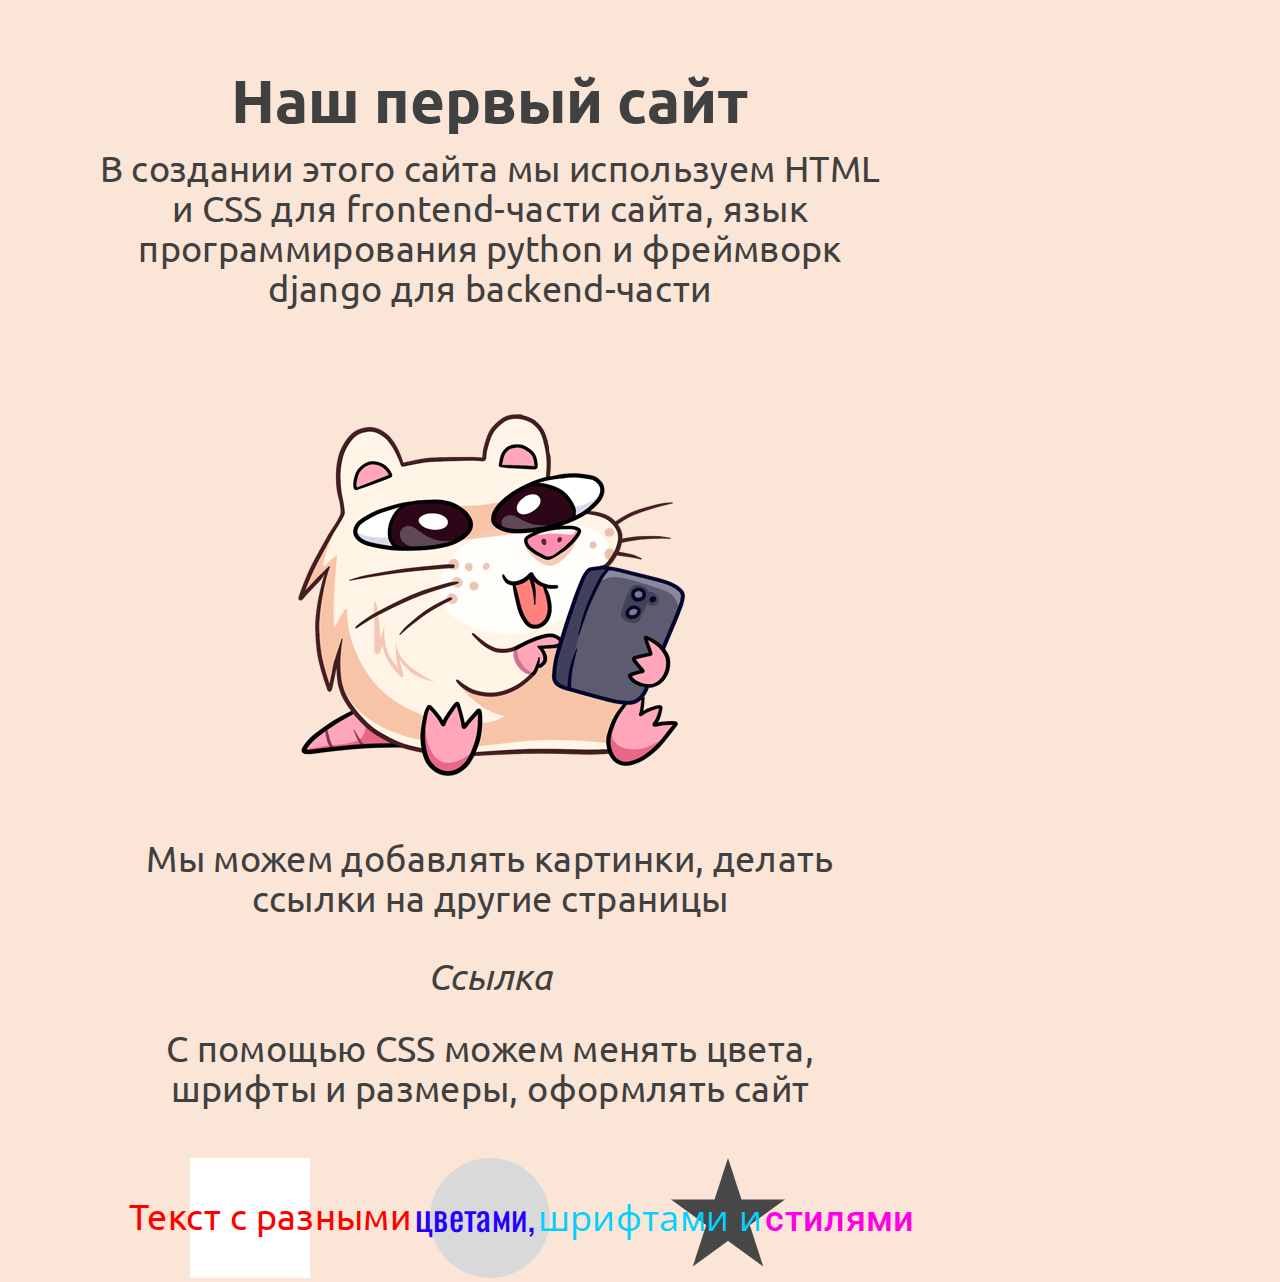
==== index.html @ 18903548 "sw" ====
<!DOCTYPE html>
<html lang="ru">
<head>
    <link rel="stylesheet" href="main_page.css" type="text/css">
    <link rel="preconnect" href="https://fonts.googleapis.com">
    <link rel="preconnect" href="https://fonts.gstatic.com" crossorigin>
    <link href="https://fonts.googleapis.com">
<link rel="preconnect" href="https://fonts.gstatic.com" crossorigin>
<link href="https://fonts.googleapis.com/css2?family=Open+Sans&family=Oswald&family=Roboto:wght@400;500;700&family=Ubuntu:ital,wght@0,300;0,400;0,500;0,700;1,300;1,400;1,500&display=swap" rel="stylesheet">
    <meta charset="UTF-8">
    <title>Наш сайт</title>
</head>
<body bgcolor="#FBE5D6">
    <div class="workspace">
        <my_first_site>Наш первый сайт</my_first_site>
        <default_text>В создании этого сайта мы используем HTML и CSS для frontend-части сайта,
            язык программирования python и фреймворк django для backend-части</default_text>
        <sticker1><img src="img/sticker1.png"></sticker1>
        <default_text1>Мы можем добавлять картинки, делать ссылки на другие страницы</default_text1>
        <a href="https://vkclub.su/_data/stickers/nutri/sticker_vk_nutri_025.png" target="_blank"><libk>Ссылка</libk></a>
        <default_text2>С помощью CSS можем менять цвета, шрифты и размеры, оформлять сайт</default_text2>
        <figure1><img src="img/figure1.png"></figure1>
        <figure2><img src="img/figure2.png"></figure2>
        <figure3><img src="img/figure3.png"></figure3>
        <dif_text1>Текст с разными</dif_text1><dif_text2> цветами,</dif_text2><dif_text3> шрифтами и</dif_text3> <dif_text4>стилями</dif_text4>
    </div>
</body>
</html>
---- main_page.css ----
.workspace {
    position: absolute;
    left: 90px;
    width: 800px;
    height: 1000px;
}
my_first_site {
    position: absolute;
    width: 520px;
    height: 25px;
    left: 140px;
    top: 80px;
    font-family: 'Ubuntu';
    font-style: normal;
    font-weight: 600;
    font-size: 60px;
    line-height: 23px;
    text-align: center;
    color: #404040;
    }
default_text {
    position: absolute;
    left: 0px;
    width: 800px;
    top: 140px;
    font-family: 'Ubuntu';
    font-style: normal;
    font-weight: 400;
    font-size: 36px;
    text-align: center;
    line-height: 40px;
    letter-spacing: 0.01em;
    color: #404040;
    }
sticker1 {
    position: absolute;
    width: 400px;
    height: 370px;
    left: 200px;
    top: 400px;
    }
default_text1 {
    position: absolute;
    width: 800px;
    left: 0px;
    top: 830px;

    font-family: 'Ubuntu';
    font-style: normal;
    font-weight: 400;
    font-size: 36px;
    line-height: 40px;
    text-align: center;
    letter-spacing: 0.01em;

    color: #404040;
    }
default_text2 {
    position: absolute;
    width: 800px;
    left: 0px;
    top: 1020px;

    font-family: 'Ubuntu';
    font-style: normal;
    font-weight: 400;
    font-size: 36px;
    line-height: 40px;
    text-align: center;
    letter-spacing: 0.01em;

    color: #404040;
    }
libk {
    position: absolute;
    width: 800px;
    left: 0px;
    top: 960px;

    font-family: 'Ubuntu';
    font-style: italic;
    font-weight: 400;
    font-size: 36px;
    line-height: 16px;
    /* identical to box height */

    text-align: center;
    letter-spacing: 0.01em;

    color: #404040;
    }
dif_text1 {
    position: absolute;
    width: 300px;
    height: 40px;
    left: 30px;
    top: 1200px;

    font-family: 'Ubuntu';
    font-style: normal;
    font-weight: 400;
    font-size: 36px;
    line-height: 16px;
    text-align: center;
    letter-spacing: 0.01em;

    color: #FF0000;
    }
dif_text2 {
    position: absolute;
    width: 300px;
    height: 40px;
    left: 235px;
    top: 1197px;

    font-family: 'Oswald';
    font-style: normal;
    font-weight: 400;
    font-size: 36px;
    line-height: 21px;
    text-align: center;
    letter-spacing: 0.01em;

    color: #2400FF;
    }
dif_text3 {
    position: absolute;
    width: 300px;
    height: 40px;
    left: 410px;
    top: 1200px;

    font-family: 'Open Sans';
    font-style: normal;
    font-weig ht: 400;
    font-size: 36px;
    line-height: 19px;
    text-align: center;
    letter-spacing: 0.01em;

    color: #00D1FF;
    }
dif_text4 {
    position: absolute;
    width: 300px;
    height: 40px;
    left: 600px;
    top: 1202.5px;

    font-family: 'Roboto';
    font-style: normal;
    font-weight: 500;
    font-size: 36px;
    line-height: 16px;
    text-align: center;
    letter-spacing: 0.01em;

    color: #FF00E5;
    }
figure1 {
    position: absolute;
    width: 60px;
    height: 60px;
    left: 100px;
    top: 1150px;
    }
figure2 {
    position: absolute;
    width: 60px;
    height: 60px;
    left: 340px;
    top: 1150px;
    }
figure3 {
    position: absolute;
    width: 60px;
    height: 60px;
    left: 580px;
    top: 1150px;
    }
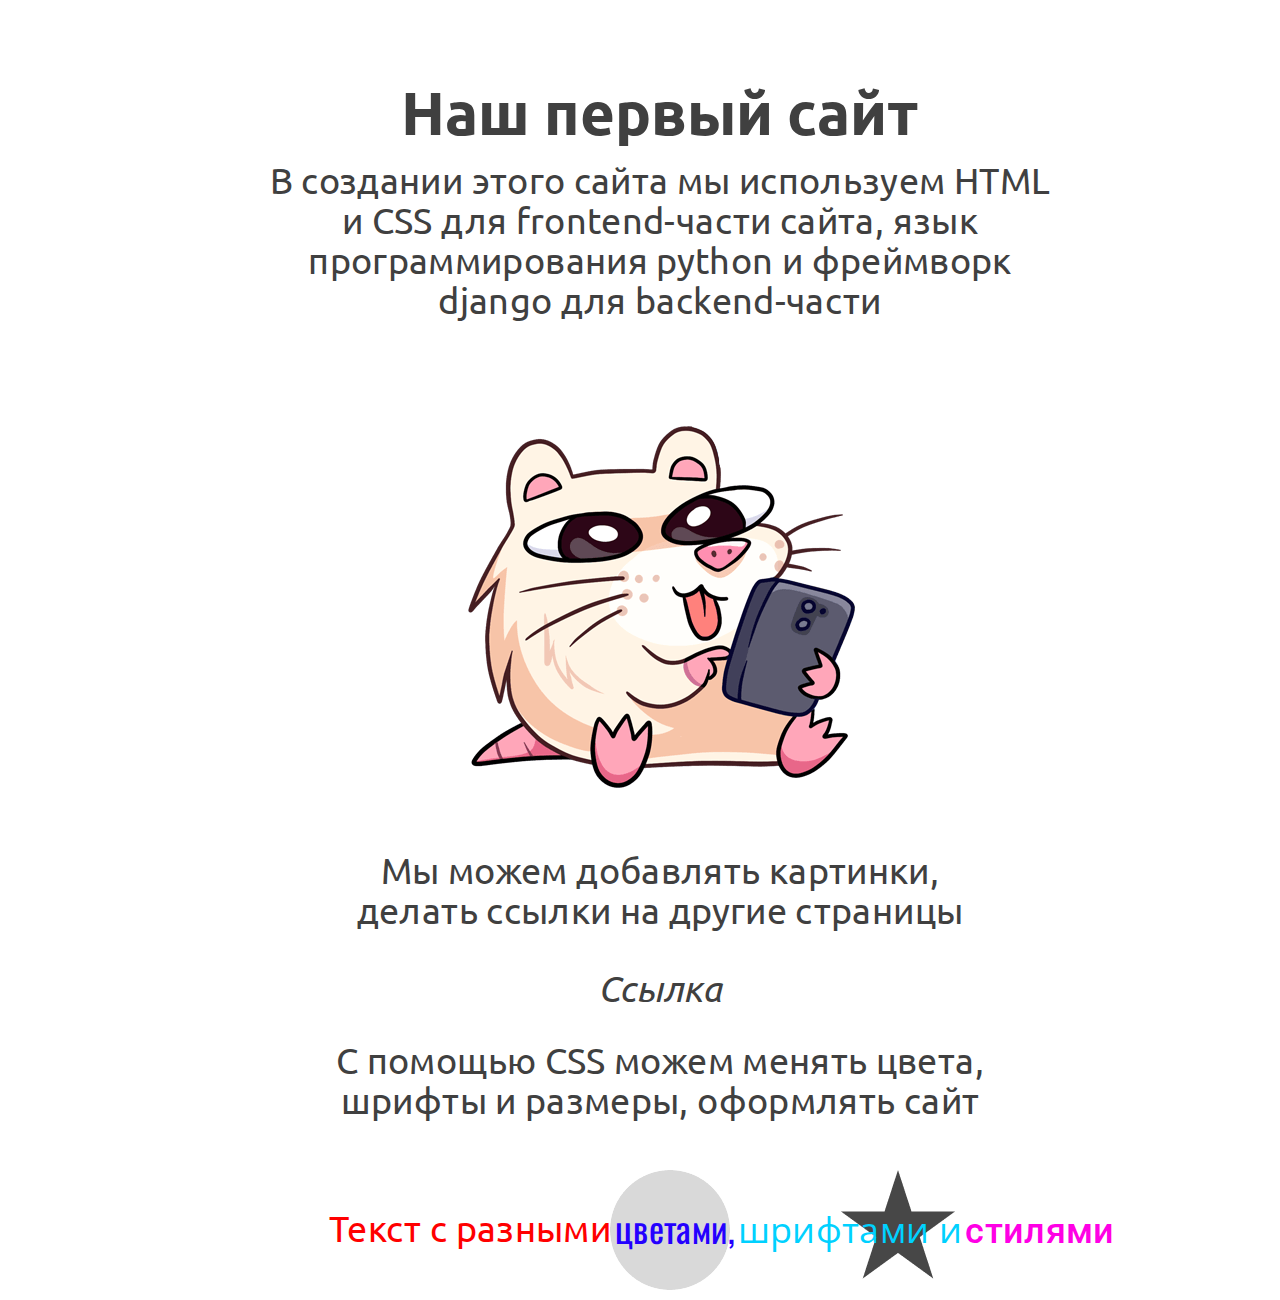
==== commit c9caaf0d: "sw" ====
--- a/index.html
+++ b/index.html
@@ -1,6 +1,7 @@
 <!DOCTYPE html>
 <html lang="ru">
 <head>
+    <link rel="icon" href="siteicon.ico">
     <link rel="stylesheet" href="main_page.css" type="text/css">
     <link rel="preconnect" href="https://fonts.googleapis.com">
     <link rel="preconnect" href="https://fonts.gstatic.com" crossorigin>
@@ -10,19 +11,21 @@
     <meta charset="UTF-8">
     <title>Наш сайт</title>
 </head>
-<body bgcolor="#FBE5D6">
-    <div class="workspace">
-        <my_first_site>Наш первый сайт</my_first_site>
-        <default_text>В создании этого сайта мы используем HTML и CSS для frontend-части сайта,
-            язык программирования python и фреймворк django для backend-части</default_text>
-        <sticker1><img src="img/sticker1.png"></sticker1>
-        <default_text1>Мы можем добавлять картинки, делать ссылки на другие страницы</default_text1>
-        <a href="https://vkclub.su/_data/stickers/nutri/sticker_vk_nutri_025.png" target="_blank"><libk>Ссылка</libk></a>
-        <default_text2>С помощью CSS можем менять цвета, шрифты и размеры, оформлять сайт</default_text2>
-        <figure1><img src="img/figure1.png"></figure1>
-        <figure2><img src="img/figure2.png"></figure2>
-        <figure3><img src="img/figure3.png"></figure3>
-        <dif_text1>Текст с разными</dif_text1><dif_text2> цветами,</dif_text2><dif_text3> шрифтами и</dif_text3> <dif_text4>стилями</dif_text4>
+<body>
+    <div class="container">
+        <div class="workspace">
+            <my_first_site>Наш первый сайт</my_first_site>
+            <default_text>В создании этого сайта мы используем HTML и CSS для frontend-части сайта,
+                язык программирования python и фреймворк django для backend-части</default_text>
+            <sticker1><img src="img/sticker1.png"></sticker1>
+            <default_text1>Мы можем добавлять картинки, делать ссылки на другие страницы</default_text1>
+            <a href="https://vkclub.su/_data/stickers/nutri/sticker_vk_nutri_025.png" target="_blank"><libk>Ссылка</libk></a>
+            <default_text2>С помощью CSS можем менять цвета, шрифты и размеры, оформлять сайт</default_text2>
+            <figure1><img src="img/figure1.png"></figure1>
+            <figure2><img src="img/figure2.png"></figure2>
+            <figure3><img src="img/figure3.png"></figure3>
+            <dif_text1>Текст с разными</dif_text1><dif_text2> цветами,</dif_text2><dif_text3> шрифтами и</dif_text3> <dif_text4>стилями</dif_text4>
+        </div>
     </div>
 </body>
 </html>--- a/main_page.css
+++ b/main_page.css
@@ -1,15 +1,24 @@
 .workspace {
     position: absolute;
-    left: 90px;
-    width: 800px;
-    height: 1000px;
+    height: 1260px;
+}
+body {
+    padding: 20px;
+    background-color: ##FBE5D6;
+    width: 80%;
+    height: 1260px;
+    margin: 0 auto;
+    max-width: 700px;
+}
+.container {
+    margin: 10 auto;
 }
 my_first_site {
     position: absolute;
     width: 520px;
     height: 25px;
-    left: 140px;
     top: 80px;
+    left: 110px;
     font-family: 'Ubuntu';
     font-style: normal;
     font-weight: 600;
@@ -20,9 +29,9 @@
     }
 default_text {
     position: absolute;
-    left: 0px;
     width: 800px;
     top: 140px;
+    left: -30px;
     font-family: 'Ubuntu';
     font-style: normal;
     font-weight: 400;
@@ -36,15 +45,14 @@
     position: absolute;
     width: 400px;
     height: 370px;
-    left: 200px;
+    left: 170px;
     top: 400px;
     }
 default_text1 {
     position: absolute;
-    width: 800px;
-    left: 0px;
+    width: 610px;
     top: 830px;
-
+    left: 65px;
     font-family: 'Ubuntu';
     font-style: normal;
     font-weight: 400;
@@ -57,8 +65,8 @@
     }
 default_text2 {
     position: absolute;
-    width: 800px;
-    left: 0px;
+    width: 660px;
+    left: 40px;
     top: 1020px;
 
     font-family: 'Ubuntu';
@@ -73,10 +81,9 @@
     }
 libk {
     position: absolute;
-    width: 800px;
-    left: 0px;
+    width: 150px;
     top: 960px;
-
+    left: 295px;
     font-family: 'Ubuntu';
     font-style: italic;
     font-weight: 400;
@@ -92,8 +99,8 @@
 dif_text1 {
     position: absolute;
     width: 300px;
+    left: 30px;
     height: 40px;
-    left: 30px;
     top: 1200px;
 
     font-family: 'Ubuntu';
@@ -109,8 +116,8 @@
 dif_text2 {
     position: absolute;
     width: 300px;
+    left: 235px;
     height: 40px;
-    left: 235px;
     top: 1197px;
 
     font-family: 'Oswald';
@@ -160,21 +167,21 @@
 figure1 {
     position: absolute;
     width: 60px;
+    left: 90px;
     height: 60px;
-    left: 100px;
     top: 1150px;
     }
 figure2 {
     position: absolute;
     width: 60px;
+    left: 320px;
     height: 60px;
-    left: 340px;
     top: 1150px;
     }
 figure3 {
     position: absolute;
     width: 60px;
+    left: 550px;
     height: 60px;
-    left: 580px;
     top: 1150px;
     }